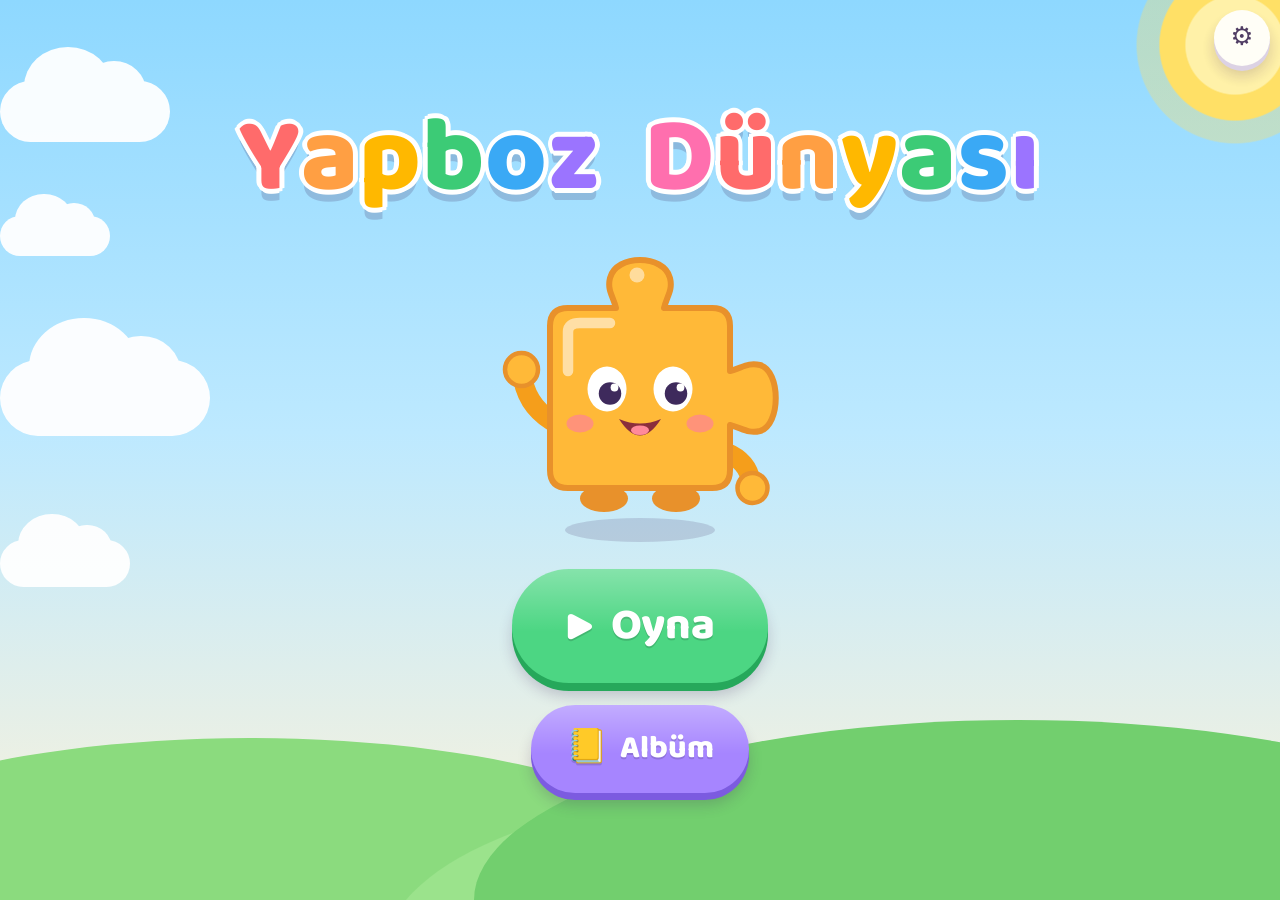
==== index.html @ d8332ab4 "Yapboz Dünyası: 4 yaş için eğitici yapboz oyunu (PWA) 100 seviye / 10 dünya, düz ve gerçek yapboz şe" ====
<!doctype html>
<html lang="tr">
<head>
<meta charset="utf-8">
<meta name="viewport" content="width=device-width, initial-scale=1, maximum-scale=1, user-scalable=no, viewport-fit=cover">
<meta name="theme-color" content="#7CCBFF">
<meta name="color-scheme" content="light">
<meta name="mobile-web-app-capable" content="yes">
<meta name="apple-mobile-web-app-capable" content="yes">
<meta name="apple-mobile-web-app-status-bar-style" content="black-translucent">
<meta name="apple-mobile-web-app-title" content="Yapboz">
<meta name="format-detection" content="telephone=no">
<meta name="description" content="Yapboz Dünyası — 4 yaş için eğitici yapboz oyunu.">
<title>Yapboz Dünyası</title>
<link rel="manifest" href="manifest.webmanifest">
<link rel="icon" type="image/png" sizes="192x192" href="icons/icon-192.png">
<link rel="apple-touch-icon" href="icons/icon-192.png">
<link rel="preconnect" href="https://fonts.googleapis.com">
<link rel="preconnect" href="https://fonts.gstatic.com" crossorigin>
<link rel="stylesheet" href="https://fonts.googleapis.com/css2?family=Baloo+2:wght@500;700;800&amp;display=swap">
<link rel="stylesheet" href="css/style.css">
</head>
<body data-screen="home">

<!-- Gökyüzü arka planı (bulutlar, baloncuklar, tepeler) -->
<div class="sky" id="sky" aria-hidden="true"></div>

<main id="app">

  <!-- 1. ANA EKRAN -->
  <section class="screen" id="screen-home" aria-label="Ana ekran">
    <button class="btn btn-round btn-white btn-corner" data-action="open-gate" aria-label="Ebeveyn ayarları">⚙️</button>
    <div class="home-inner">
      <h1 class="title" id="home-title" aria-label="Yapboz Dünyası">Yapboz Dünyası</h1>
      <div class="mascot-wrap" id="home-mascot" data-action="mascot" data-sfx="none" role="img" aria-label="Yapboz maskotu"></div>
      <div class="home-buttons">
        <button class="btn btn-xl btn-green btn-play" data-action="play" aria-label="Oyna"><span class="ico">▶</span><span>Oyna</span></button>
        <button class="btn btn-lg btn-purple" data-action="album" aria-label="Çıkartma albümü"><span class="ico">📒</span><span>Albüm</span></button>
      </div>
    </div>
  </section>

  <!-- 2. HARİTA -->
  <section class="screen" id="screen-map" aria-label="Harita">
    <header class="topbar map-bar">
      <button class="btn btn-round btn-white" data-action="home" aria-label="Ana ekran">🏠</button>
      <div class="pill" id="map-stars">⭐ 0</div>
      <button class="btn btn-round btn-purple" data-action="album" aria-label="Albüm">📒</button>
    </header>
    <div class="map-scroll scroll" id="map-scroll"></div>
  </section>

  <!-- 3. OYUN -->
  <section class="screen" id="screen-play" aria-label="Oyun">
    <header class="topbar play-bar">
      <button class="btn btn-round btn-white" data-action="to-map" aria-label="Haritaya dön">🏠</button>
      <div class="pill level-pill" aria-live="polite">
        <span class="lp-emoji" id="play-world-emoji">🧩</span>
        <span class="lp-text"><span class="lp-word">Seviye </span><span id="play-level-num">1</span></span>
      </div>
      <div class="bar-right">
        <button class="btn btn-round btn-blue" data-action="preview" id="btn-preview" aria-label="Resmi göster">👁</button>
        <button class="btn btn-round btn-yellow" data-action="hint" id="btn-hint" data-sfx="none" aria-label="İpucu">💡</button>
      </div>
    </header>
    <div class="puzzle-host" id="puzzle-host"></div>
    <div class="preview" id="preview" data-action="preview" hidden></div>
    <div class="parts-badge" id="parts-badge" aria-hidden="true"></div>
    <div class="play-loading" id="play-loading" aria-hidden="true"><span>🧩</span></div>
  </section>

  <!-- 5. ÇIKARTMA ALBÜMÜ -->
  <section class="screen" id="screen-album" aria-label="Çıkartma albümü">
    <header class="topbar album-bar">
      <button class="btn btn-round btn-white" data-action="home" aria-label="Ana ekran">🏠</button>
      <div class="pill"><span>📒</span><span id="album-count">0/100</span></div>
      <button class="btn btn-round btn-green" data-action="play" aria-label="Haritaya git">🗺</button>
    </header>
    <div class="album-scroll scroll" id="album-scroll"></div>
  </section>

  <!-- 6. EBEVEYN KAPISI -->
  <section class="screen" id="screen-gate" aria-label="Ebeveyn kapısı">
    <button class="btn btn-round btn-white btn-corner-left" data-action="home" aria-label="Kapat">✕</button>
    <div class="gate-card" id="gate-card">
      <div class="gate-head">
        <div class="gate-lock">🔐</div>
        <p class="gate-title">Ebeveyn için</p>
        <div class="gate-q" id="gate-q">7 + 8 = ?</div>
        <div class="gate-display" id="gate-display"><span></span><span></span></div>
      </div>
      <div class="keypad" id="keypad"></div>
    </div>
  </section>

  <!-- 7. EBEVEYN PANELİ -->
  <section class="screen" id="screen-parent" aria-label="Ebeveyn paneli">
    <header class="topbar parent-bar">
      <h2 class="parent-title">⚙️ Ebeveyn Paneli</h2>
      <button class="btn btn-md btn-white" data-action="home" aria-label="Kapat">✕ Kapat</button>
    </header>
    <div class="parent-scroll scroll">
      <div class="parent-inner">

        <section class="card">
          <h3>📷 Resimlerim</h3>
          <p class="muted">Aile fotoğrafları, oyuncaklar, evcil hayvanlar… Yüklediğiniz fotoğraflar yapboza dönüşür. Kamerayla çekebilir ya da galeriden seçebilirsiniz. Resimler yalnızca bu cihazda saklanır.</p>
          <label class="btn btn-md btn-green file-btn" data-action="file">
            <input type="file" id="file-input" accept="image/*" multiple>
            <span>＋ Resim ekle</span>
          </label>
          <div class="thumbs" id="thumbs"></div>
        </section>

        <section class="card">
          <h3>🖼 Resim modu</h3>
          <div class="modes">
            <label class="mode-opt">
              <input type="radio" name="imageMode" value="builtin">
              <span class="mode-box"><span class="mode-ico">📚</span><span class="mode-txt"><b>Eğitici</b><small>Sadece hazır eğitici resimler: hayvanlar, meyveler, renkler, şekiller, sayılar…</small></span></span>
            </label>
            <label class="mode-opt">
              <input type="radio" name="imageMode" value="custom">
              <span class="mode-box"><span class="mode-ico">📷</span><span class="mode-txt"><b>Resimlerim</b><small>Bütün seviyelerde sizin yüklediğiniz fotoğraflar sırayla kullanılır.</small></span></span>
            </label>
            <label class="mode-opt">
              <input type="radio" name="imageMode" value="mixed">
              <span class="mode-box"><span class="mode-ico">🔀</span><span class="mode-txt"><b>Karışık</b><small>Çift numaralı seviyelerde sizin fotoğraflarınız, tek numaralılarda eğitici resimler.</small></span></span>
            </label>
          </div>
          <p class="note" id="mode-note" hidden></p>
        </section>

        <section class="card">
          <h3>🔊 Ses</h3>
          <label class="toggle"><span>🔔 Ses efektleri ve titreşim</span><input type="checkbox" id="set-sound"><span class="switch" aria-hidden="true"></span></label>
          <label class="toggle"><span>🎵 Müzik</span><input type="checkbox" id="set-music"><span class="switch" aria-hidden="true"></span></label>
          <label class="toggle"><span>🗣️ Konuşma (kelimeleri sesli söyler)</span><input type="checkbox" id="set-voice"><span class="switch" aria-hidden="true"></span></label>
        </section>

        <section class="card">
          <h3>📈 İlerleme</h3>
          <p id="progress-summary" class="muted"></p>
          <div class="row-buttons">
            <button class="btn btn-md btn-blue" data-action="unlock-all">🔓 Tüm seviyeleri aç</button>
            <button class="btn btn-md btn-red" data-action="reset-progress">🗑 İlerlemeyi sıfırla</button>
          </div>
        </section>

        <p class="fineprint">Yapboz Dünyası · çevrimdışı çalışır · reklam ve veri toplama yok</p>
      </div>
    </div>
  </section>

</main>

<!-- 4. KAZANMA KARTI -->
<div class="overlay win-overlay" id="win" hidden>
  <div class="win-card" id="win-card" role="dialog" aria-modal="true" aria-label="Tebrikler">
    <div class="win-banner" id="win-banner" hidden></div>
    <div class="win-pic" id="win-pic"></div>
    <div class="win-main">
      <div class="win-word" id="win-word"></div>
      <div class="win-stars" id="win-stars"></div>
      <div class="win-final" id="win-final" hidden></div>
      <div class="win-actions">
        <button class="btn btn-round btn-orange" data-action="win-replay" aria-label="Tekrar oyna">↻</button>
        <button class="btn btn-round btn-blue" data-action="win-map" aria-label="Harita">🗺</button>
        <button class="btn btn-round btn-green btn-next" id="win-next" data-action="win-next" aria-label="Sonraki seviye">▶</button>
      </div>
    </div>
  </div>
</div>

<!-- Onay penceresi -->
<div class="overlay confirm-overlay" id="confirm" hidden>
  <div class="confirm-card" role="alertdialog" aria-modal="true">
    <p id="confirm-msg"></p>
    <div class="row-buttons">
      <button class="btn btn-md btn-white" id="confirm-cancel">Vazgeç</button>
      <button class="btn btn-md btn-red" id="confirm-ok">Evet</button>
    </div>
  </div>
</div>

<!-- Meşgul (resim işleniyor) -->
<div class="overlay busy-overlay" id="busy" hidden>
  <div class="busy-card"><div class="spinner">🧩</div><p id="busy-msg">Resimler hazırlanıyor…</p></div>
</div>

<div class="toast" id="toast" role="status" aria-live="polite"></div>

<script src="js/storage.js"></script>
<script src="js/content.js"></script>
<script src="js/levels.js"></script>
<script src="js/audio.js"></script>
<script src="js/fx.js"></script>
<script src="js/puzzle.js"></script>
<script src="js/app.js"></script>
</body>
</html>
---- css/style.css ----
/* =========================================================
   Yapboz Dünyası — arayüz stilleri (telefon öncelikli)
   Animasyonlar yalnızca transform / opacity (scale, translate, rotate).
   ========================================================= */

:root {
  --ink: #3E2A5C;
  --ink-soft: #6B5A86;
  --cream: #FFF8EC;
  --sky-top: #8ED8FF;
  --sky-mid: #BDE9FF;
  --sky-bottom: #FFF3D9;

  --red: #FF6B6B;    --red-d: #D94848;
  --orange: #FF9F43; --orange-d: #DE7A1E;
  --yellow: #FFC93C; --yellow-d: #DFA200;
  --green: #4CD683;  --green-d: #26A85B;
  --blue: #4DB8FF;   --blue-d: #2590D8;
  --purple: #A685FF; --purple-d: #7C5BE0;
  --pink: #FF7EB6;   --pink-d: #E0558F;
  --grey: #D7DCE5;   --grey-d: #AEB5C2;
  --white-d: #D9CFEA;

  --accent: #4DB8FF;
  --bg1: #BDE9FF;
  --bg2: #FFF3D9;

  --font: 'Baloo 2', ui-rounded, 'Segoe UI Rounded', 'Arial Rounded MT Bold', system-ui, -apple-system, 'Segoe UI', Roboto, 'Noto Sans', sans-serif, 'Apple Color Emoji', 'Segoe UI Emoji', 'Noto Color Emoji';

  --btn: 64px;              /* telefon dikey */
  --gap: 10px;
  --bar-pad: 8px;
  --bar-h: calc(var(--btn) + var(--bar-pad) * 2 + 6px);

  --sat: env(safe-area-inset-top, 0px);
  --sab: env(safe-area-inset-bottom, 0px);
  --sal: env(safe-area-inset-left, 0px);
  --sar: env(safe-area-inset-right, 0px);

  --spring: cubic-bezier(.3, 1.6, .5, 1);
  --ease: cubic-bezier(.2, .8, .2, 1);
}

@media (min-width: 700px) and (min-height: 600px) {
  :root { --btn: 76px; --gap: 14px; --bar-pad: 12px; }  /* tablet ve üstü */
}
@media (orientation: landscape) and (max-height: 560px) {
  :root { --btn: 56px; --bar-pad: 6px; }                /* telefon yatay: kısa yükseklik */
}

/* ---------- temel ---------- */
*, *::before, *::after { box-sizing: border-box; }
[hidden] { display: none !important; }

html, body {
  margin: 0; padding: 0;
  height: 100%;
  overflow: hidden;
  overscroll-behavior: none;
}
body {
  position: fixed; inset: 0;
  font-family: var(--font);
  color: var(--ink);
  background: var(--sky-mid);
  -webkit-font-smoothing: antialiased;
  -webkit-text-size-adjust: 100%;
  text-size-adjust: 100%;
  user-select: none; -webkit-user-select: none;
  -webkit-touch-callout: none;
  -webkit-tap-highlight-color: transparent;
  touch-action: manipulation;
}
input, textarea { user-select: text; -webkit-user-select: text; -webkit-touch-callout: default; }
button { font-family: inherit; }
img, canvas, svg { -webkit-user-drag: none; }

#app {
  position: fixed; left: 0; top: 0; right: 0;
  height: 100vh;
  height: 100dvh;
  overflow: hidden;
  z-index: 1;
}

.scroll {
  overflow-y: auto; overflow-x: hidden;
  -webkit-overflow-scrolling: touch;
  overscroll-behavior: contain;
  touch-action: pan-y;
}

/* ---------- ekranlar ve geçişler ---------- */
.screen {
  position: absolute; inset: 0;
  display: flex; flex-direction: column;
  opacity: 0; visibility: hidden; pointer-events: none;
  transform: scale(.97);
  transition: opacity .35s ease, transform .35s var(--ease), visibility 0s linear .36s;
}
.screen.active {
  opacity: 1; visibility: visible; pointer-events: auto;
  transform: none;
  transition: opacity .35s ease, transform .4s cubic-bezier(.2, .9, .25, 1.08), visibility 0s;
  z-index: 2;
}
.screen.pre-fwd  { transform: translateX(7%) scale(.96); transition: none; }
.screen.pre-back { transform: translateX(-7%) scale(.96); transition: none; }
.screen.leave-fwd  { transform: translateX(-7%) scale(.96); }
.screen.leave-back { transform: translateX(7%) scale(.96); }

/* görünmeyen ekranlardaki ve oyundayken arka plandaki süs animasyonlarını durdur */
.screen:not(.active) *, .screen:not(.active)::before, .screen:not(.active)::after { animation-play-state: paused !important; }
body:not([data-screen="home"]):not([data-screen="gate"]) .sky,
body:not([data-screen="home"]):not([data-screen="gate"]) .sky * { animation-play-state: paused !important; }
body[data-screen="play"] .sky { visibility: hidden; }

/* ---------- düğmeler (3B, basınca çöker, esner) ---------- */
.btn {
  --bc: var(--blue); --bd: var(--blue-d); --fg: #fff; --depth: 6px;
  appearance: none; -webkit-appearance: none;
  border: 0; margin: 0;
  font: inherit; font-weight: 800; line-height: 1;
  color: var(--fg);
  background-color: var(--bc);
  background-image: linear-gradient(180deg, rgba(255,255,255,.32) 0%, rgba(255,255,255,0) 55%);
  border-radius: 999px;
  min-height: var(--btn); min-width: var(--btn);
  padding: 0 1.1em;
  display: inline-flex; align-items: center; justify-content: center; gap: .4em;
  box-shadow: 0 var(--depth) 0 var(--bd), 0 calc(var(--depth) + 5px) 14px rgba(62,42,92,.22);
  cursor: pointer; position: relative;
  translate: 0 0;
  transition: translate .07s ease, box-shadow .07s ease;
  touch-action: manipulation;
  -webkit-tap-highlight-color: transparent;
  text-shadow: 0 2px 0 rgba(0,0,0,.14);
  white-space: nowrap;
  user-select: none; -webkit-user-select: none;
}
.btn:active { translate: 0 calc(var(--depth) - 1px); box-shadow: 0 1px 0 var(--bd), 0 3px 8px rgba(62,42,92,.2); }
.btn:focus-visible { outline: 4px solid #fff; outline-offset: 3px; }
.btn .ico { font-size: 1.05em; }
.btn.squish { animation: squish .4s var(--spring); }
@keyframes squish {
  0%   { scale: 1 1; }
  30%  { scale: 1.09 .86; }
  60%  { scale: .95 1.06; }
  100% { scale: 1 1; }
}

.btn-green  { --bc: var(--green);  --bd: var(--green-d); }
.btn-blue   { --bc: var(--blue);   --bd: var(--blue-d); }
.btn-purple { --bc: var(--purple); --bd: var(--purple-d); }
.btn-orange { --bc: var(--orange); --bd: var(--orange-d); }
.btn-yellow { --bc: var(--yellow); --bd: var(--yellow-d); }
.btn-red    { --bc: var(--red);    --bd: var(--red-d); }
.btn-pink   { --bc: var(--pink);   --bd: var(--pink-d); }
.btn-white  { --bc: #fff; --bd: var(--white-d); --fg: var(--ink); text-shadow: none; }
.btn.on     { --bc: var(--purple); --bd: var(--purple-d); }

.btn-round {
  padding: 0;
  width: var(--btn); height: var(--btn);
  font-size: calc(var(--btn) * .46);
  border-radius: 50%;
  flex: 0 0 auto;
}
.btn-xl { min-height: calc(var(--btn) * 1.5); font-size: calc(var(--btn) * .58); padding: 0 1.2em; --depth: 8px; }
.btn-lg { min-height: calc(var(--btn) * 1.15); font-size: calc(var(--btn) * .42); --depth: 7px; }
.btn-md { min-height: 56px; font-size: 1.15rem; padding: 0 1.1em; --depth: 5px; }
.btn-sm { min-width: 48px; min-height: 48px; width: 48px; height: 48px; font-size: 1.25rem; padding: 0; border-radius: 50%; --depth: 4px; }

.btn-corner {
  position: absolute; z-index: 5;
  top: calc(10px + var(--sat)); right: calc(10px + var(--sar));
  width: 56px; height: 56px; min-width: 56px; min-height: 56px;
  font-size: 1.6rem; opacity: .9; --depth: 5px;
}
.btn-corner-left {
  position: absolute; z-index: 5;
  top: calc(10px + var(--sat)); left: calc(10px + var(--sal));
}

.pill {
  display: inline-flex; align-items: center; justify-content: center; gap: .3em;
  min-height: calc(var(--btn) - 6px);
  padding: 0 .85em;
  background: #fff; color: var(--ink);
  border-radius: 999px;
  font-weight: 800; font-size: clamp(1.1rem, 4.6vw, 1.7rem);
  box-shadow: 0 5px 0 rgba(62,42,92,.12), 0 8px 16px rgba(62,42,92,.1);
  white-space: nowrap;
}

.topbar {
  flex: 0 0 auto;
  display: flex; align-items: center; justify-content: space-between; gap: var(--gap);
  padding: calc(var(--bar-pad) + var(--sat)) calc(10px + var(--sar)) calc(var(--bar-pad) + 6px) calc(10px + var(--sal));
  position: relative; z-index: 6;
}

/* ---------- gökyüzü arka planı ---------- */
.sky {
  position: fixed; inset: 0; z-index: 0; overflow: hidden;
  background: linear-gradient(180deg, var(--sky-top) 0%, var(--sky-mid) 48%, var(--sky-bottom) 100%);
  pointer-events: none;
}
.sun {
  position: absolute; top: -70px; right: -70px;
  width: 230px; height: 230px; border-radius: 50%;
  background: radial-gradient(circle, #FFF1A8 0 30%, #FFE066 31% 46%, rgba(255,224,102,.35) 47% 60%, rgba(255,224,102,0) 61%);
  animation: sunPulse 5s ease-in-out infinite;
}
@keyframes sunPulse { 0%, 100% { transform: scale(1); } 50% { transform: scale(1.07); } }
.hill { position: absolute; border-radius: 50%; }
.hill.h1 { left: -18%; bottom: -16vh; width: 75%; height: 34vh; background: #8BDB7E; }
.hill.h2 { right: -22%; bottom: -20vh; width: 85%; height: 40vh; background: #72CF6E; }
.hill.h3 { left: 30%; bottom: -24vh; width: 60%; height: 36vh; background: #9BE38C; }
.cloud {
  position: absolute; left: 0;
  width: var(--w); height: calc(var(--w) * .36);
  background: #fff; border-radius: 999px; opacity: .95;
  animation: drift var(--dur) linear infinite; animation-delay: var(--delay);
  will-change: transform;
}
.cloud::before, .cloud::after { content: ''; position: absolute; background: #fff; border-radius: 50%; }
.cloud::before { width: 52%; height: 130%; left: 14%; bottom: 25%; }
.cloud::after  { width: 38%; height: 100%; right: 14%; bottom: 32%; }
@keyframes drift { from { transform: translateX(-40vw); } to { transform: translateX(115vw); } }
.bubble {
  position: absolute; bottom: -70px; left: var(--x);
  width: var(--s); height: var(--s); border-radius: 50%;
  border: 2px solid rgba(255,255,255,.75);
  background: radial-gradient(circle at 32% 30%, rgba(255,255,255,.95) 0 10%, rgba(255,255,255,.22) 11% 70%, rgba(255,255,255,.06) 71%);
  animation: rise var(--dur) ease-in infinite; animation-delay: var(--delay);
  opacity: .9;
}
@keyframes rise {
  0%   { transform: translate(0, 0); opacity: 0; }
  10%  { opacity: .9; }
  50%  { transform: translate(18px, -55vh); }
  100% { transform: translate(-12px, -112vh); opacity: .7; }
}

/* ---------- maskot ---------- */
.mascot { width: 100%; height: auto; display: block; overflow: visible; }
.mascot .m-float { animation: mFloat 3.2s ease-in-out infinite; }
.mascot .m-shadow { animation: mShadow 3.2s ease-in-out infinite; transform-origin: 100px 198px; }
.mascot .m-eyes { animation: blink 4.4s infinite; transform-origin: 100px 104px; }
.mascot .m-arm { animation: wave 1.5s ease-in-out infinite; transform-origin: 46px 128px; }
@keyframes mFloat { 0%, 100% { transform: translateY(0); } 50% { transform: translateY(-10px); } }
@keyframes mShadow { 0%, 100% { transform: scaleX(1); opacity: .9; } 50% { transform: scaleX(.78); opacity: .5; } }
@keyframes blink { 0%, 90%, 100% { transform: scaleY(1); } 93% { transform: scaleY(.08); } 96% { transform: scaleY(1); } }
@keyframes wave { 0%, 100% { transform: rotate(0deg); } 25% { transform: rotate(-30deg); } 70% { transform: rotate(12deg); } }
.mascot-wrap { cursor: pointer; }
.mascot-wrap.jump .mascot { animation: mJump .75s var(--spring); }
@keyframes mJump {
  0% { transform: translateY(0) scale(1, 1); }
  20% { transform: translateY(4%) scale(1.12, .86); }
  50% { transform: translateY(-16%) scale(.94, 1.08); }
  80% { transform: translateY(0) scale(1.05, .95); }
  100% { transform: translateY(0) scale(1, 1); }
}
.mascot.mini .m-arm { animation-duration: 1.1s; }

/* ---------- 1. ana ekran ---------- */
#screen-home {
  align-items: center; justify-content: center;
  padding: calc(12px + var(--sat)) calc(16px + var(--sar)) calc(12px + var(--sab)) calc(16px + var(--sal));
}
.home-inner {
  display: grid;
  grid-template-areas: "title" "mascot" "buttons";
  justify-items: center; align-items: center;
  gap: clamp(6px, 2.4vh, 28px);
  width: 100%;
}
.title {
  grid-area: title;
  margin: 0;
  font-size: clamp(3rem, 15vw, 6.6rem);
  font-weight: 800; line-height: .98;
  text-align: center;
  letter-spacing: .01em;
}
.title .tw { display: inline-block; white-space: nowrap; margin: 0 .1em; }
.tl {
  display: inline-block;
  color: var(--c);
  text-shadow:
    .045em 0 0 #fff, -.045em 0 0 #fff, 0 .045em 0 #fff, 0 -.045em 0 #fff,
    .032em .032em 0 #fff, -.032em -.032em 0 #fff, .032em -.032em 0 #fff, -.032em .032em 0 #fff,
    0 .11em 0 rgba(62,42,92,.2);
  animation: letterBounce 2.6s ease-in-out infinite;
  animation-delay: var(--d);
}
@keyframes letterBounce {
  0%, 55%, 100% { transform: translateY(0) rotate(0deg); }
  18% { transform: translateY(-.2em) rotate(-5deg); }
  36% { transform: translateY(0) rotate(3deg) scale(1.04, .94); }
}
.mascot-wrap { grid-area: mascot; width: clamp(140px, 44vmin, 300px); }
.home-buttons {
  grid-area: buttons;
  display: flex; flex-direction: column; align-items: center;
  gap: calc(var(--gap) + 8px);
}
.btn-play { min-width: 230px; animation: breathe 2.2s ease-in-out infinite; }
.home-buttons .btn-lg { min-width: 200px; }
@keyframes breathe { 0%, 100% { scale: 1; } 50% { scale: 1.05; } }

@media (orientation: landscape) and (max-height: 640px) {
  .home-inner {
    grid-template-areas: "title title" "mascot buttons";
    grid-template-columns: auto auto;
    justify-content: center;
    column-gap: 7vw; row-gap: 2vh;
  }
  .title { font-size: clamp(2.4rem, 15vh, 5rem); }
  .title .tw { margin: 0 .14em; }
  .mascot-wrap { width: clamp(120px, 44vh, 260px); }
  .btn-play { min-width: 200px; }
}

/* ---------- 2. harita ---------- */
#screen-map { background: var(--sky-mid); }
.map-bar {
  background: linear-gradient(180deg, rgba(255,255,255,.96), rgba(255,255,255,.86));
  box-shadow: 0 4px 14px rgba(62,42,92,.12);
}
.map-scroll { flex: 1 1 auto; min-height: 0; position: relative; }
.world {
  position: relative;
  min-height: 400px;
  background-color: var(--bg2);
  background-image:
    radial-gradient(rgba(255,255,255,.35) 2px, transparent 3px),
    linear-gradient(180deg, var(--bg1), var(--bg2));
  background-size: 30px 30px, 100% 100%;
  --ns: 72px;
}
@media (min-width: 700px) and (min-height: 600px) { .world { --ns: 88px; } }
.world.locked-world::after {
  content: ''; position: absolute; inset: 0; z-index: 1;
  background: rgba(255,255,255,.32); pointer-events: none;
}
.world-path { position: absolute; left: 0; top: 0; z-index: 1; pointer-events: none; overflow: visible; }
.world-path .road { fill: none; stroke: rgba(255,255,255,.6); stroke-width: 26; stroke-linecap: round; stroke-linejoin: round; }
.world-path .dots { fill: none; stroke: #fff; stroke-width: 9; stroke-linecap: round; stroke-dasharray: .1 22; }
.world-decor { position: absolute; z-index: 0; font-size: 2.8rem; opacity: .22; pointer-events: none; transform: rotate(var(--r, 0deg)); }

.world-banner {
  position: sticky; top: 8px; z-index: 4;
  margin: 14px auto 0;
  width: max-content; max-width: calc(100% - 24px);
  display: flex; align-items: center; gap: .4em;
  padding: .2em .9em .2em .35em;
  background: #fff; border-radius: 999px;
  box-shadow: 0 6px 0 var(--accent), 0 10px 20px rgba(62,42,92,.16);
  font-weight: 800; font-size: clamp(1.25rem, 5.4vw, 2rem);
  white-space: nowrap;
}
.wb-emoji {
  font-size: 1.45em; width: 1.6em; height: 1.6em; flex: 0 0 auto;
  display: grid; place-items: center;
  background: var(--bg1); border-radius: 50%;
}
.wb-name { overflow: hidden; text-overflow: ellipsis; }
.wb-stars { font-size: .62em; background: var(--bg1); padding: .1em .6em; border-radius: 999px; flex: 0 0 auto; }

.node {
  position: absolute; z-index: 2;
  width: var(--ns); height: var(--ns);
  padding: 0; margin: 0; border: 0; background: none;
  cursor: pointer; touch-action: manipulation;
  -webkit-tap-highlight-color: transparent;
  color: inherit; font: inherit;
}
.node-bubble {
  position: absolute; inset: 0; border-radius: 50%;
  display: grid; place-items: center;
  font-weight: 800; font-size: calc(var(--ns) * .42); line-height: 1;
  color: #fff;
  background-color: var(--accent);
  background-image: radial-gradient(circle at 32% 27%, rgba(255,255,255,.6) 0 11%, rgba(255,255,255,0) 12%), linear-gradient(180deg, rgba(255,255,255,.3), rgba(255,255,255,0) 60%);
  box-shadow: 0 6px 0 rgba(0,0,0,.18), 0 9px 14px rgba(0,0,0,.16), inset 0 0 0 5px rgba(255,255,255,.75);
  text-shadow: 0 2px 0 rgba(0,0,0,.2);
  transition: translate .07s;
}
.node:active .node-bubble { translate: 0 4px; }
.node.locked .node-bubble {
  background-color: var(--grey);
  color: #8A93A3; font-size: calc(var(--ns) * .36); text-shadow: none;
  box-shadow: 0 6px 0 var(--grey-d), 0 8px 12px rgba(0,0,0,.08), inset 0 0 0 5px rgba(255,255,255,.6);
}
.node.done .node-bubble {
  background-color: #fff;
  font-size: calc(var(--ns) * .5);
  box-shadow: 0 6px 0 var(--accent), 0 9px 14px rgba(0,0,0,.14), inset 0 0 0 5px var(--accent);
}
.node.current { z-index: 3; }
.node.current .node-bubble { animation: nodePulse 1.5s ease-in-out infinite; }
.node.current::before {
  content: ''; position: absolute; inset: -14px; border-radius: 50%;
  background: radial-gradient(circle, rgba(255,255,255,.95) 0 45%, rgba(255,240,140,.6) 55%, rgba(255,240,140,0) 70%);
  animation: halo 1.5s ease-out infinite;
  pointer-events: none;
}
@keyframes nodePulse { 0%, 100% { transform: scale(1); } 50% { transform: scale(1.08); } }
@keyframes halo { 0% { transform: scale(.75); opacity: .95; } 100% { transform: scale(1.45); opacity: 0; } }
.node-num {
  position: absolute; top: -5px; left: -5px; z-index: 2;
  min-width: 28px; height: 28px; padding: 0 5px;
  border-radius: 14px; background: #fff; color: var(--ink);
  font-size: 15px; font-weight: 800; line-height: 28px; text-align: center;
  box-shadow: 0 2px 0 rgba(0,0,0,.12);
}
.node.locked .node-num { color: #9AA2B1; }
.node-stars {
  position: absolute; left: 50%; bottom: calc(var(--ns) * -.28); z-index: 2;
  transform: translateX(-50%);
  font-size: calc(var(--ns) * .24); line-height: 1; white-space: nowrap; letter-spacing: -.05em;
}
.node-stars .off { opacity: .28; }
.node-marker {
  position: absolute; left: 50%; bottom: 88%; z-index: 4;
  width: calc(var(--ns) * .78);
  margin-left: calc(var(--ns) * -.39);
  pointer-events: none;
  animation: markerBounce .9s ease-in-out infinite alternate;
}
@keyframes markerBounce { from { transform: translateY(0); } to { transform: translateY(-12px); } }
.node.shake { animation: shake .5s ease; }
@keyframes shake {
  0%, 100% { translate: 0 0; rotate: 0deg; }
  20% { translate: -8px 0; rotate: -6deg; }
  40% { translate: 7px 0; rotate: 5deg; }
  60% { translate: -5px 0; rotate: -3deg; }
  80% { translate: 3px 0; rotate: 2deg; }
}
.node.unlocked-pop { animation: unlockPop 1s var(--spring); }
@keyframes unlockPop { 0% { scale: .4; } 50% { scale: 1.3; } 100% { scale: 1; } }
.map-end {
  text-align: center; font-size: 4rem; line-height: 1.2;
  padding: 26px 0 calc(40px + var(--sab));
  background: linear-gradient(180deg, var(--bg2, #FFF3D9), #FFF8EC);
}

/* ---------- 3. oyun ---------- */
#screen-play {
  background-color: var(--bg2);
  background-image: linear-gradient(rgba(255,255,255,.45), rgba(255,255,255,.45)), linear-gradient(160deg, var(--bg1), var(--bg2));
}
.play-bar { padding-bottom: var(--bar-pad); }
.bar-right { display: flex; gap: var(--gap); }
.level-pill { flex: 0 1 auto; min-width: 0; font-size: clamp(1rem, 4.4vw, 1.6rem); padding: 0 .7em; }
.lp-emoji { font-size: 1.2em; }
.lp-text { white-space: nowrap; }
@media (max-width: 380px) { .level-pill .lp-word { display: none; } }
.puzzle-host {
  flex: 1 1 auto; min-height: 0; min-width: 0;
  position: relative;
  margin: 0 calc(4px + var(--sar)) calc(4px + var(--sab)) calc(4px + var(--sal));
  touch-action: none;
  overflow: hidden;
}
.preview {
  position: absolute; z-index: 20;
  right: calc(10px + var(--sar));
  top: calc(var(--bar-h) + var(--sat) + 4px);
  width: clamp(120px, 36vw, 280px);
  aspect-ratio: 4 / 3;
  border-radius: 16px; overflow: hidden;
  border: 5px solid #fff;
  background: #fff;
  box-shadow: 0 6px 0 var(--accent), 0 12px 24px rgba(62,42,92,.28);
  cursor: pointer;
  animation: popIn .35s var(--spring);
}
.preview canvas { display: block; width: 100%; height: 100%; }
@keyframes popIn { 0% { transform: scale(.3); opacity: 0; } 100% { transform: scale(1); opacity: 1; } }
.parts-badge {
  position: absolute; left: 50%; top: 55%; z-index: 21;
  transform: translate(-50%, -50%);
  pointer-events: none;
  opacity: 0;
}
.parts-badge span {
  display: inline-block;
  background: #fff; color: var(--ink);
  padding: .15em .9em; border-radius: 999px;
  font-size: clamp(2rem, 9vw, 3.4rem); font-weight: 800; white-space: nowrap;
  box-shadow: 0 8px 0 var(--accent), 0 14px 26px rgba(62,42,92,.25);
}
.parts-badge.show { animation: badge 2s ease forwards; }
@keyframes badge {
  0% { opacity: 0; transform: translate(-50%, -50%) scale(.3); }
  14% { opacity: 1; transform: translate(-50%, -50%) scale(1.12); }
  24% { transform: translate(-50%, -50%) scale(1); }
  80% { opacity: 1; transform: translate(-50%, -50%) scale(1); }
  100% { opacity: 0; transform: translate(-50%, -50%) scale(.85); }
}
.play-loading {
  position: absolute; left: 0; right: 0; bottom: 0; top: var(--bar-h); z-index: 19;
  display: grid; place-items: center;
  font-size: 4.5rem; pointer-events: none;
  opacity: 0; transition: opacity .2s;
}
.play-loading.show { opacity: 1; }
.play-loading span { display: inline-block; animation: spin 1.1s linear infinite; }
@keyframes spin { to { transform: rotate(360deg); } }
.btn.nudge { animation: wiggle 1.1s ease-in-out infinite; }
@keyframes wiggle {
  0%, 100% { rotate: 0deg; scale: 1; }
  15% { rotate: -14deg; scale: 1.1; }
  30% { rotate: 12deg; scale: 1.1; }
  45% { rotate: -8deg; scale: 1.05; }
  60% { rotate: 0deg; scale: 1; }
}
.play-error {
  position: absolute; inset: 0; display: flex; flex-direction: column;
  align-items: center; justify-content: center; gap: 16px;
  font-size: 1.4rem; font-weight: 800; text-align: center; padding: 20px;
}
.play-error .big { font-size: 4rem; }

/* telefon yatay: ince dikey yan çubuk */
@media (orientation: landscape) and (max-height: 560px) {
  #screen-play { flex-direction: row; }
  .play-bar {
    flex-direction: column; justify-content: flex-start;
    gap: 8px;
    padding: calc(6px + var(--sat)) 6px calc(6px + var(--sab)) calc(6px + var(--sal));
  }
  .play-bar .bar-right { flex-direction: column; gap: 8px; margin-top: auto; }
  .level-pill {
    flex-direction: column; gap: 0;
    width: var(--btn); min-height: var(--btn); padding: 4px 0;
    border-radius: 20px; font-size: 1.05rem; line-height: 1.05;
  }
  .level-pill .lp-word { display: none; }
  .puzzle-host { margin: calc(4px + var(--sat)) calc(4px + var(--sar)) calc(4px + var(--sab)) 0; }
  .preview { top: calc(8px + var(--sat)); width: clamp(120px, 24vw, 220px); }
  .play-loading { top: 0; left: calc(var(--btn) + 12px); }
}

/* ---------- overlay ortak ---------- */
.overlay {
  position: fixed; inset: 0; z-index: 500;
  display: flex; align-items: center; justify-content: center;
  padding: calc(8px + var(--sat)) calc(8px + var(--sar)) calc(8px + var(--sab)) calc(8px + var(--sal));
  background: rgba(62,42,92,.5);
  opacity: 0; transition: opacity .25s ease;
}
.overlay.show { opacity: 1; }

/* ---------- 4. kazanma kartı ---------- */
.win-card {
  --accent: var(--green);
  width: min(540px, 100%);
  max-height: 100%;
  overflow: hidden;
  display: flex; flex-direction: column; align-items: center;
  background: #fff;
  background-image: radial-gradient(circle at 50% 0%, var(--bg1, #FFF3D9) 0 34%, rgba(255,255,255,0) 60%);
  border-radius: 36px;
  padding: 18px 16px 22px;
  text-align: center;
  box-shadow: 0 10px 0 var(--accent), 0 26px 50px rgba(0,0,0,.3);
  opacity: 0; transform: scale(.3);
  pointer-events: none;
}
.overlay.show .win-card { animation: springIn .75s cubic-bezier(.2, 1.2, .4, 1) forwards; }
.win-card.ready { pointer-events: auto; }
@keyframes springIn {
  0%   { opacity: 0; transform: scale(.3) rotate(-8deg); }
  45%  { opacity: 1; transform: scale(1.08) rotate(2deg); }
  70%  { transform: scale(.96) rotate(-1deg); }
  100% { opacity: 1; transform: scale(1) rotate(0deg); }
}
.win-banner {
  align-self: stretch;
  margin: -4px 0 8px;
  padding: .25em .8em;
  border-radius: 999px;
  background: linear-gradient(180deg, #FFE066, #FFB627);
  color: #7A4A00;
  font-weight: 800; font-size: clamp(1.05rem, 5vw, 1.6rem);
  box-shadow: 0 4px 0 #D98E00;
  animation: dropIn .6s var(--spring) both;
}
@keyframes dropIn { 0% { opacity: 0; transform: translateY(-40px) scale(.6); } 100% { opacity: 1; transform: none; } }
.win-pic { display: grid; place-items: center; position: relative; margin-bottom: 4px; }
.win-emoji {
  display: inline-block;
  font-size: clamp(5rem, 30vmin, 9rem); line-height: 1.05;
  animation: bob 2s ease-in-out .8s infinite;
}
@keyframes bob { 0%, 100% { transform: translateY(0) rotate(0deg); } 50% { transform: translateY(-8px) rotate(4deg); } }
.win-pic.photo canvas {
  display: block;
  width: min(68vw, 300px); height: auto; aspect-ratio: 4 / 3;
  border-radius: 20px; border: 6px solid #fff;
  box-shadow: 0 6px 0 var(--accent), 0 10px 20px rgba(0,0,0,.18);
  transform: rotate(-2deg);
}
.photo-badge {
  position: absolute; right: -10px; bottom: -10px;
  font-size: 2.6rem; transform: rotate(10deg);
}
.win-main { display: flex; flex-direction: column; align-items: center; min-width: 0; width: 100%; }
.win-word {
  font-weight: 800; line-height: 1.1;
  white-space: nowrap; max-width: 100%;
  margin: 2px 0 4px;
}
.ltr {
  display: inline-block;
  opacity: 0;
  text-shadow: .04em 0 0 #fff, -.04em 0 0 #fff, 0 .04em 0 #fff, 0 -.04em 0 #fff, 0 .09em 0 rgba(62,42,92,.2);
  animation: ltrPop .55s var(--spring) forwards;
  animation-delay: calc(.35s + var(--i) * .09s);
}
@keyframes ltrPop {
  0% { opacity: 0; transform: translateY(.5em) scale(.2) rotate(-20deg); }
  100% { opacity: 1; transform: none; }
}
.win-stars { font-size: clamp(2.4rem, 12vmin, 3.8rem); line-height: 1; margin: 2px 0 6px; display: flex; gap: .12em; align-items: flex-end; }
.star-slot { position: relative; display: inline-block; width: 1.15em; height: 1.15em; }
.star-slot::before { content: '⭐'; position: absolute; inset: 0; opacity: .18; }
.star-slot:nth-child(2) { font-size: 1.25em; }
.star-slot .s { position: absolute; inset: 0; opacity: 0; transform: scale(0); }
.star-slot.on .s { animation: starPop .6s var(--spring) forwards; }
@keyframes starPop { 0% { opacity: 0; transform: scale(0) rotate(-90deg); } 100% { opacity: 1; transform: scale(1) rotate(0deg); } }
.win-final {
  margin: 4px 0 8px; padding: .35em .9em;
  border-radius: 22px;
  background: linear-gradient(180deg, #C9B5FF, #A685FF);
  color: #fff; font-weight: 800; font-size: clamp(1rem, 4.4vw, 1.4rem); line-height: 1.25;
  box-shadow: 0 4px 0 var(--purple-d);
  white-space: normal;
  animation: dropIn .6s var(--spring) both;
}
.win-actions { display: flex; align-items: center; justify-content: center; gap: 16px; margin-top: 8px; }
.btn-next {
  width: calc(var(--btn) * 1.4); height: calc(var(--btn) * 1.4);
  font-size: calc(var(--btn) * .66); --depth: 8px;
  animation: pulse 1.3s ease-in-out infinite;
}
@keyframes pulse { 0%, 100% { scale: 1; } 50% { scale: 1.1; } }

@media (orientation: landscape) and (max-height: 560px) {
  .win-card {
    width: min(760px, 100%);
    display: grid;
    grid-template-columns: auto minmax(0, 1fr);
    grid-template-areas: "banner banner" "pic main";
    align-items: center; column-gap: 18px;
    padding: 12px 18px 16px;
  }
  .win-banner { grid-area: banner; margin: 0 0 6px; }
  .win-pic { grid-area: pic; }
  .win-main { grid-area: main; }
  .win-emoji { font-size: clamp(4rem, 34vh, 8rem); }
  .win-pic.photo canvas { width: min(36vw, 46vh * 1.333, 280px); }
  .win-stars { font-size: clamp(2rem, 11vh, 3rem); }
  .btn-next { width: calc(var(--btn) * 1.25); height: calc(var(--btn) * 1.25); }
}

/* ---------- onay, meşgul, bildirim ---------- */
.confirm-overlay { z-index: 520; }
.confirm-card, .busy-card {
  width: min(420px, 100%);
  background: #fff; border-radius: 28px;
  padding: 22px 20px 24px; text-align: center;
  box-shadow: 0 8px 0 var(--white-d), 0 20px 40px rgba(0,0,0,.25);
  animation: popIn .3s var(--spring);
}
.confirm-card p { margin: 0 0 18px; font-size: 1.25rem; font-weight: 700; line-height: 1.35; }
.busy-overlay { z-index: 540; }
.busy-card p { margin: 10px 0 0; font-size: 1.2rem; font-weight: 700; }
.spinner { font-size: 3.6rem; display: inline-block; animation: spin 1s linear infinite; }
.row-buttons { display: flex; flex-wrap: wrap; gap: 12px; justify-content: center; }
.toast {
  position: fixed; left: 50%; bottom: calc(18px + var(--sab)); z-index: 600;
  max-width: calc(100% - 32px);
  padding: .6em 1.2em; border-radius: 999px;
  background: var(--ink); color: #fff;
  font-weight: 700; font-size: 1.1rem; text-align: center;
  box-shadow: 0 8px 20px rgba(0,0,0,.25);
  transform: translate(-50%, 160%); opacity: 0;
  transition: transform .3s var(--spring), opacity .2s;
  pointer-events: none;
}
.toast.show { transform: translate(-50%, 0); opacity: 1; }

/* ---------- 5. albüm ---------- */
#screen-album { background: linear-gradient(180deg, #FFE7F2, #FFF6E0); }
.album-bar { background: rgba(255,255,255,.7); }
.album-scroll { flex: 1 1 auto; min-height: 0; padding: 10px calc(8px + var(--sar)) calc(28px + var(--sab)) calc(8px + var(--sal)); }
.album-world {
  max-width: 940px; margin: 0 auto 18px;
  background: #fff; border-radius: 26px;
  padding: 10px 10px 12px;
  box-shadow: 0 6px 0 var(--accent), 0 10px 20px rgba(62,42,92,.08);
}
.album-world h3 {
  margin: 2px 4px 10px;
  display: flex; align-items: center; gap: .35em;
  font-size: clamp(1.15rem, 5vw, 1.7rem); line-height: 1.1;
}
.album-world h3 .aw-emoji { font-size: 1.3em; }
.album-world h3 small {
  margin-left: auto; font-size: .7em;
  background: var(--bg1); padding: .1em .6em; border-radius: 999px;
}
.album-grid { display: grid; grid-template-columns: repeat(5, minmax(0, 1fr)); gap: 8px; }
@media (min-width: 900px) { .album-grid { grid-template-columns: repeat(10, minmax(0, 1fr)); } }
@media (orientation: landscape) and (max-height: 560px) { .album-grid { grid-template-columns: repeat(10, minmax(0, 1fr)); } }
.sticker {
  aspect-ratio: 1; min-height: 52px;
  border: 0; margin: 0; padding: 0;
  border-radius: 18px;
  background: #EEF0F4; color: #B4BAC6;
  font: inherit; font-weight: 800; font-size: clamp(1.5rem, 7vw, 2.4rem);
  display: flex; flex-direction: column; align-items: center; justify-content: center;
  box-shadow: inset 0 -4px 0 rgba(0,0,0,.06);
  cursor: pointer; touch-action: manipulation;
  overflow: hidden;
}
.sticker.done {
  background: linear-gradient(160deg, var(--bg1), var(--bg2));
  color: var(--ink);
  box-shadow: 0 4px 0 var(--accent), 0 6px 10px rgba(0,0,0,.1);
  rotate: var(--r, 0deg);
}
.st-emoji { font-size: 1.15em; line-height: 1; }
.st-word {
  font-size: clamp(.55rem, 2.2vw, .85rem); line-height: 1.1;
  max-width: 94%; overflow: hidden; text-overflow: ellipsis; white-space: nowrap;
  margin-top: 2px;
}
.sticker.wiggle { animation: wiggle .7s ease-in-out; }
.sticker.boing { animation: boing .7s var(--spring); }
@keyframes boing { 0% { scale: 1; } 30% { scale: 1.25; } 60% { scale: .92; } 100% { scale: 1; } }

/* ---------- 6. ebeveyn kapısı ---------- */
#screen-gate {
  align-items: center; justify-content: center;
  padding: calc(10px + var(--sat)) calc(12px + var(--sar)) calc(10px + var(--sab)) calc(12px + var(--sal));
  background: rgba(62,42,92,.18);
}
.gate-card {
  width: min(400px, 100%);
  background: #fff; border-radius: 32px;
  padding: 16px 20px 22px; text-align: center;
  box-shadow: 0 9px 0 var(--white-d), 0 22px 44px rgba(62,42,92,.25);
}
.gate-lock { font-size: 2.4rem; line-height: 1.1; }
.gate-title { margin: 0; font-size: 1.2rem; font-weight: 700; color: var(--ink-soft); }
.gate-q { font-size: clamp(2.2rem, 10vw, 3.2rem); font-weight: 800; line-height: 1.15; }
.gate-display { display: flex; justify-content: center; gap: 12px; margin: 6px 0 14px; }
.gate-display span {
  width: 60px; height: 68px; border-radius: 18px;
  background: #F3EFFA; display: grid; place-items: center;
  font-size: 2.4rem; font-weight: 800;
  box-shadow: inset 0 4px 0 rgba(62,42,92,.08);
}
.keypad { display: grid; grid-template-columns: repeat(3, minmax(0, 1fr)); gap: 10px; }
.keypad .btn { width: 100%; border-radius: 20px; font-size: 1.9rem; min-height: 60px; padding: 0; --depth: 5px; }
.gate-card.shake { animation: shake .5s ease; }
@media (orientation: landscape) and (max-height: 560px) {
  .gate-card {
    width: min(700px, 100%);
    display: grid; grid-template-columns: 1fr 1.15fr; column-gap: 22px; align-items: center;
    padding: 12px 18px 16px;
  }
  .gate-lock { font-size: 2rem; }
  .keypad { gap: 8px; }
  .keypad .btn { min-height: 56px; font-size: 1.6rem; }
}

/* ---------- 7. ebeveyn paneli ---------- */
#screen-parent { background: #F4F1FA; }
.parent-bar { background: #fff; box-shadow: 0 2px 12px rgba(62,42,92,.08); }
.parent-title { margin: 0; font-size: clamp(1.15rem, 5vw, 1.6rem); }
.parent-scroll { flex: 1 1 auto; min-height: 0; padding: 14px calc(12px + var(--sar)) calc(30px + var(--sab)) calc(12px + var(--sal)); }
.parent-inner { max-width: 760px; margin: 0 auto; }
.card {
  background: #fff; border-radius: 22px;
  padding: 16px 16px 18px; margin-bottom: 16px;
  box-shadow: 0 3px 0 #E6E0F0, 0 6px 16px rgba(62,42,92,.06);
}
.card h3 { margin: 0 0 6px; font-size: 1.35rem; }
.muted { margin: 0 0 12px; color: var(--ink-soft); font-size: 1rem; line-height: 1.4; }
.note { margin: 10px 0 0; padding: .6em .8em; border-radius: 12px; background: #FFF4D6; color: #7A5600; font-size: .98rem; line-height: 1.35; }
.fineprint { text-align: center; color: var(--ink-soft); font-size: .9rem; opacity: .8; }
.file-btn { position: relative; overflow: hidden; }
.file-btn input { position: absolute; inset: 0; opacity: 0; width: 100%; height: 100%; cursor: pointer; font-size: 0; }
.thumbs {
  display: grid; grid-template-columns: repeat(auto-fill, minmax(140px, 1fr));
  gap: 12px; margin-top: 16px;
}
.thumbs .empty { grid-column: 1 / -1; color: var(--ink-soft); padding: 12px; text-align: center; background: #F7F5FB; border-radius: 14px; }
.thumb {
  background: #F7F5FB; border-radius: 16px; overflow: hidden;
  display: flex; flex-direction: column;
  box-shadow: 0 2px 0 #E6E0F0;
}
.thumb-img { aspect-ratio: 4 / 3; background: #E9E5F2; }
.thumb-img img { display: block; width: 100%; height: 100%; object-fit: cover; }
.thumb-row { display: flex; align-items: center; gap: 6px; padding: 8px; }
.thumb-name {
  flex: 1 1 auto; min-width: 0;
  height: 44px; padding: 0 10px;
  border: 2px solid #E0D9EC; border-radius: 12px;
  font: inherit; font-size: 1rem; font-weight: 700; color: var(--ink);
  background: #fff;
}
.thumb-name:focus { outline: none; border-color: var(--purple); }
.modes { display: grid; gap: 10px; }
.mode-opt { display: block; cursor: pointer; }
.mode-opt input { position: absolute; opacity: 0; pointer-events: none; }
.mode-box {
  display: flex; align-items: center; gap: 12px;
  padding: 12px 14px; border-radius: 16px;
  border: 3px solid #E6E0F0; background: #fff;
  transition: border-color .15s, background-color .15s;
}
.mode-ico { font-size: 2rem; flex: 0 0 auto; }
.mode-txt { display: flex; flex-direction: column; gap: 2px; }
.mode-txt b { font-size: 1.15rem; }
.mode-txt small { font-size: .95rem; color: var(--ink-soft); line-height: 1.3; }
.mode-opt input:checked + .mode-box { border-color: var(--purple); background: #F4EEFF; }
.mode-opt input:focus-visible + .mode-box { outline: 3px solid var(--blue); outline-offset: 2px; }
.toggle {
  position: relative;
  display: flex; align-items: center; justify-content: space-between; gap: 14px;
  min-height: 60px; padding: 8px 0;
  border-bottom: 1px solid #EEE9F6;
  font-size: 1.1rem; font-weight: 600; cursor: pointer;
}
.toggle:last-child { border-bottom: 0; }
.toggle input { position: absolute; opacity: 0; pointer-events: none; }
.switch { position: relative; flex: 0 0 auto; width: 62px; height: 36px; border-radius: 18px; background: #D5D0E0; transition: background-color .2s; }
.switch::after {
  content: ''; position: absolute; top: 4px; left: 4px;
  width: 28px; height: 28px; border-radius: 50%; background: #fff;
  box-shadow: 0 2px 4px rgba(0,0,0,.2);
  transition: transform .22s var(--spring);
}
.toggle input:checked + .switch { background: var(--green); }
.toggle input:checked + .switch::after { transform: translateX(26px); }
.toggle input:focus-visible + .switch { outline: 3px solid var(--blue); outline-offset: 2px; }

/* ---------- hareket azaltma ---------- */
@media (prefers-reduced-motion: reduce) {
  *, *::before, *::after {
    animation-duration: .01ms !important;
    animation-iteration-count: 1 !important;
    transition-duration: .01ms !important;
    scroll-behavior: auto !important;
  }
  .cloud { animation: none !important; left: var(--x, 10%); }
  .bubble { animation: none !important; }
  .bubble { display: none; }
  .parts-badge.show { animation: none !important; opacity: 1; }
}
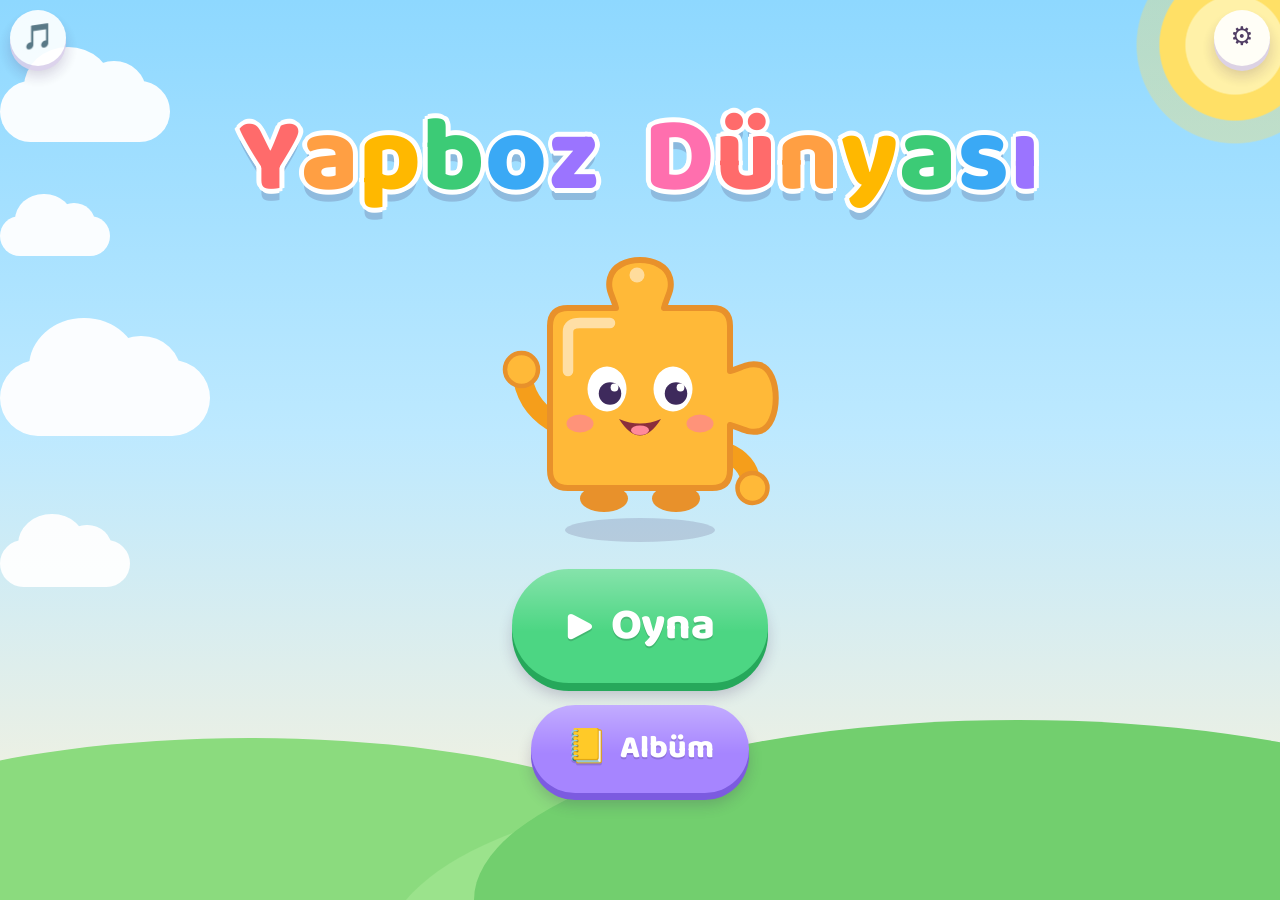
==== commit 95e989ee: "Ana ekran ve haritaya müzik aç/kapat düğmesi ekle Müziği kapatmanın tek yolu toplama sorusuyla kilit" ====
--- a/index.html
+++ b/index.html
@@ -30,6 +30,7 @@
   <!-- 1. ANA EKRAN -->
   <section class="screen" id="screen-home" aria-label="Ana ekran">
     <button class="btn btn-round btn-white btn-corner" data-action="open-gate" aria-label="Ebeveyn ayarları">⚙️</button>
+    <button class="btn btn-round btn-white btn-corner btn-corner-left btn-music" data-action="toggle-music" data-sfx="pop" aria-label="Müziği aç/kapat">🎵</button>
     <div class="home-inner">
       <h1 class="title" id="home-title" aria-label="Yapboz Dünyası">Yapboz Dünyası</h1>
       <div class="mascot-wrap" id="home-mascot" data-action="mascot" data-sfx="none" role="img" aria-label="Yapboz maskotu"></div>
@@ -45,6 +46,7 @@
     <header class="topbar map-bar">
       <button class="btn btn-round btn-white" data-action="home" aria-label="Ana ekran">🏠</button>
       <div class="pill" id="map-stars">⭐ 0</div>
+      <button class="btn btn-round btn-white btn-music" data-action="toggle-music" data-sfx="pop" aria-label="Müziği aç/kapat">🎵</button>
       <button class="btn btn-round btn-purple" data-action="album" aria-label="Albüm">📒</button>
     </header>
     <div class="map-scroll scroll" id="map-scroll"></div>
--- a/css/style.css
+++ b/css/style.css
@@ -181,6 +181,8 @@
   position: absolute; z-index: 5;
   top: calc(10px + var(--sat)); left: calc(10px + var(--sal));
 }
+.btn-corner.btn-corner-left { right: auto; }
+.btn-music.off { opacity: .6; }
 
 .pill {
   display: inline-flex; align-items: center; justify-content: center; gap: .3em;
